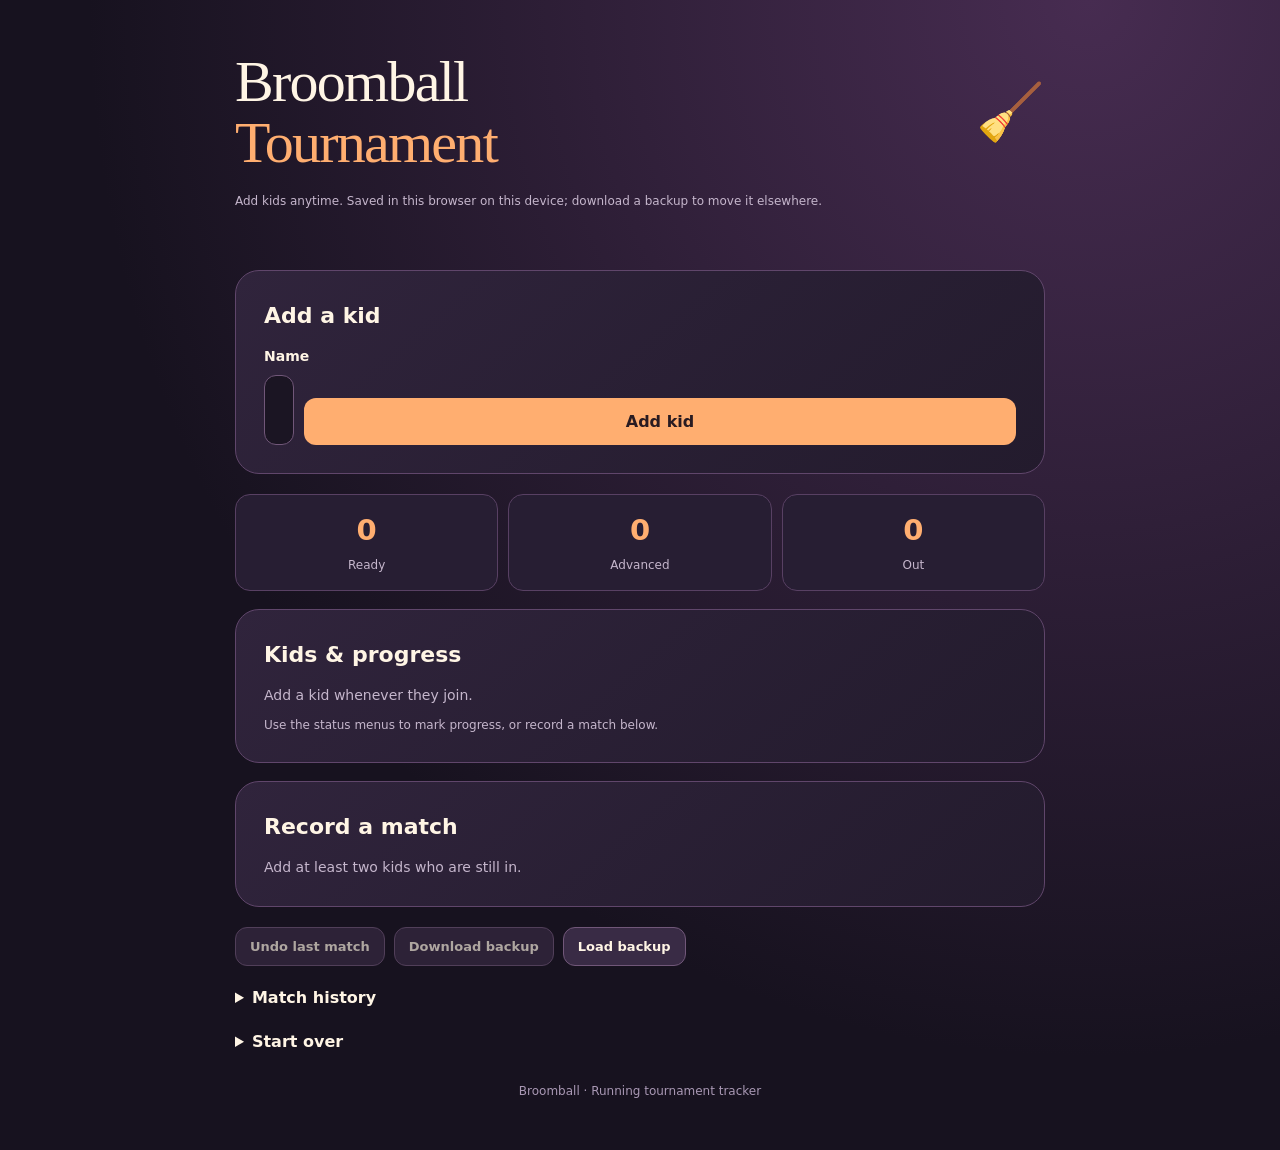
==== broomball.html @ 58dbc0cd "Add running broomball tracker with late entrants, progress, matches, and backups" ====
<!doctype html><html lang="en"><head><meta charset="utf-8"><meta name="viewport" content="width=device-width,initial-scale=1"><meta name="theme-color" content="#20182e"><title>Broomball Tournament</title><meta name="description" content="Add kids as they join and track who advances in your broomball tournament."><meta property="og:title" content="Broomball Tournament"><meta property="og:description" content="Add players anytime and track their progress."><link rel="stylesheet" href="halloween-voting.css"><style>
main{max-width:850px}.head .icon{font-size:55px}.saved{font-size:12px;color:var(--muted);margin:0 0 22px}.card{margin-top:18px}.card h2{font-size:22px;margin:0 0 14px}.add-row{display:flex;gap:10px;margin-top:8px}.add-row input{flex:1}.add-row button{white-space:nowrap}.stats{display:grid;grid-template-columns:repeat(3,1fr);gap:10px;margin-top:20px}.stat{border:1px solid #584063;background:#271e33;border-radius:15px;padding:14px;text-align:center}.stat strong{display:block;font-size:29px;color:var(--accent)}.stat span{font-size:12px;color:var(--muted)}.kid{display:grid;grid-template-columns:1fr 125px;align-items:center;gap:14px;border-top:1px solid #4f3b58;padding:16px 0}.kid-name{font-weight:700;overflow-wrap:anywhere}.kid-meta{font-size:12px;color:var(--muted);margin:4px 0 0}select{width:100%;background:#1b1523;color:var(--ink);border:1px solid #715779;border-radius:11px;padding:12px 9px;font:16px system-ui}select:focus{outline:3px solid var(--accent);outline-offset:3px}.pair{display:grid;grid-template-columns:1fr 1fr;gap:14px}.pair label{font-size:12px;margin-bottom:6px}.win-buttons{display:grid;grid-template-columns:1fr 1fr;gap:12px;margin-top:16px}.win-buttons button{overflow-wrap:anywhere;min-width:0}.toolbar{display:flex;gap:9px;flex-wrap:wrap;margin:20px 0}.secondary{background:#392b45;color:var(--ink);border:1px solid #715779;font-size:13px;padding:11px 14px}.reset{color:#ffd1da;border-color:#a66e82}.note{margin-top:10px}.log{font-size:14px;padding:13px 0;border-top:1px solid #4f3b58;overflow-wrap:anywhere}.log small{color:var(--muted);display:block}.log strong{color:#ffd1a4}details{margin-top:20px}summary{cursor:pointer;font-weight:650}#message{color:#ffd1ac;font-size:14px;min-height:20px}.empty{color:var(--muted);font-size:14px;margin:0}.out .kid-name{color:#c2a7be}#import-file{display:none}[hidden]{display:none!important}@media(max-width:600px){.card{padding:20px}.head h1{font-size:39px}.head .icon{font-size:45px}.add-row button{padding:12px 15px}.kid{grid-template-columns:1fr 115px}.pair{gap:10px}.win-buttons button{font-size:14px;padding:13px 9px}}
</style></head><body><main><div class="head"><h1>Broomball<br><em>Tournament</em></h1><span class="icon" aria-hidden="true">🧹</span></div><p class="saved">Add kids anytime. Saved in this browser on this device; download a backup to move it elsewhere.</p><p id="message" role="status" aria-live="polite"></p><section class="card"><h2>Add a kid</h2><form id="add-form"><label for="kid-name">Name</label><div class="add-row"><input id="kid-name" name="kid" autocomplete="off" maxlength="60" placeholder="Kid’s name" required><button type="submit">Add kid</button></div></form></section><div class="stats" aria-label="Player progress"><div class="stat"><strong id="ready-count">0</strong><span>Ready</span></div><div class="stat"><strong id="advanced-count">0</strong><span>Advanced</span></div><div class="stat"><strong id="out-count">0</strong><span>Out</span></div></div><section class="card"><h2>Kids & progress</h2><div id="roster"><p class="empty">Add a kid whenever they join.</p></div><p class="note">Use the status menus to mark progress, or record a match below.</p></section><section class="card" id="match-card"><h2>Record a match</h2><p class="empty" id="match-hint">Add at least two kids who are still in.</p><div id="match-controls" hidden><div class="pair"><div><label for="player-a">First player</label><select id="player-a"></select></div><div><label for="player-b">Second player</label><select id="player-b"></select></div></div><p class="note">Tap the winner. They advance; the other kid is marked out.</p><div class="win-buttons"><button id="a-wins" type="button"></button><button id="b-wins" type="button"></button></div></div></section><div class="toolbar"><button id="undo" type="button" class="secondary">Undo last match</button><button id="download" type="button" class="secondary">Download backup</button><button id="import" type="button" class="secondary">Load backup</button></div><details><summary>Match history</summary><div id="history"></div></details><details><summary>Start over</summary><p class="note">Download a backup if you want to keep this tournament.</p><button id="restart" type="button" class="secondary reset">Clear this tournament</button></details><input id="import-file" type="file" accept=".json,application/json"><footer>Broomball · Running tournament tracker</footer></main><script src="broomball-core.js"></script><script src="broomball.js"></script></body></html>
---- halloween-voting.css ----
:root{color-scheme:dark;--bg:#17121f;--panel:#261e32;--ink:#fff5e5;--muted:#c5b6cc;--accent:#ffae70}*{box-sizing:border-box}body{margin:0;background:radial-gradient(ellipse at 85% 0,#472c51,transparent 65%),var(--bg);color:var(--ink);font:16px/1.5 system-ui,-apple-system,sans-serif;min-height:100vh}main{max-width:820px;margin:auto;padding:34px 20px 50px}a{color:inherit}h1{font:500 clamp(36px,7vw,58px)/1.05 Georgia,serif;letter-spacing:-.03em;margin:18px 0}h1 em{font-style:normal;color:var(--accent)}.sub,.note{color:var(--muted)}.sub{margin:0 0 25px}.note{font-size:12px;margin:18px 0 0}.back{display:inline-block;color:var(--muted);font-size:14px;text-decoration:none;padding:8px 0}.grid{display:grid;grid-template-columns:1fr 1fr;gap:18px}.card{background:linear-gradient(140deg,#30243c,#231b2d);border:1px solid #60466b;border-radius:24px;padding:28px}.contest{text-decoration:none;display:flex;flex-direction:column;transition:border-color .15s,transform .15s}.contest:hover{border-color:var(--accent);transform:translateY(-2px)}.icon{font-size:64px;line-height:1.3}.contest h2{font:500 30px Georgia,serif;margin:18px 0 12px}.contest p{color:var(--muted);font-size:14px;margin:0 0 24px}.cta,button{border:0;background:var(--accent);color:#291b21;border-radius:12px;padding:14px 18px;font:750 16px system-ui;text-align:center;cursor:pointer}.cta{margin-top:auto}.ballot{max-width:600px}label{font-weight:650;font-size:14px;display:block}input{background:#1b1523;border:1px solid #715779;border-radius:12px;color:var(--ink);font:16px system-ui;padding:13px 14px;width:100%;min-width:0}input:focus,a:focus-visible,button:focus-visible{outline:3px solid var(--accent);outline-offset:3px}#voter{margin:8px 0 23px}.award{display:grid;grid-template-columns:1fr 105px;align-items:center;gap:16px;padding:14px 0;border-top:1px solid #49364f}.award input{text-align:center}.award label{font-size:16px}.award small{display:block;color:var(--muted);font-weight:400;font-size:11px;margin-top:3px}button[type=submit]{width:100%;margin-top:23px}button:disabled{opacity:.65;cursor:wait}#status{font-size:14px;color:#ffd1ac;margin:14px 0 0}#status:empty{display:none}.honey{position:absolute;clip-path:inset(50%);height:1px;width:1px;overflow:hidden}.success{border:1px solid #779d7c;background:#2b3b30;border-radius:16px;padding:22px}.success h2{margin:0 0 10px;font-size:24px}.success a{display:inline-block;margin-top:15px}.head{display:flex;align-items:center;justify-content:space-between;gap:12px}.head .icon{font-size:57px}footer{color:#a998b4;font-size:12px;margin-top:28px;text-align:center}@media(max-width:600px){main{padding:20px 16px 32px}.grid{grid-template-columns:1fr;gap:16px}.card{padding:22px;border-radius:20px}.contest .icon{font-size:49px}.contest h2{margin:12px 0 10px;font-size:28px}h1{font-size:40px}.contest p{margin-bottom:20px}.award{grid-template-columns:1fr 95px}.award label{font-size:15px}.sub{font-size:14px}.head .icon{font-size:48px}}@media(prefers-reduced-motion:reduce){.contest{transition:none}}
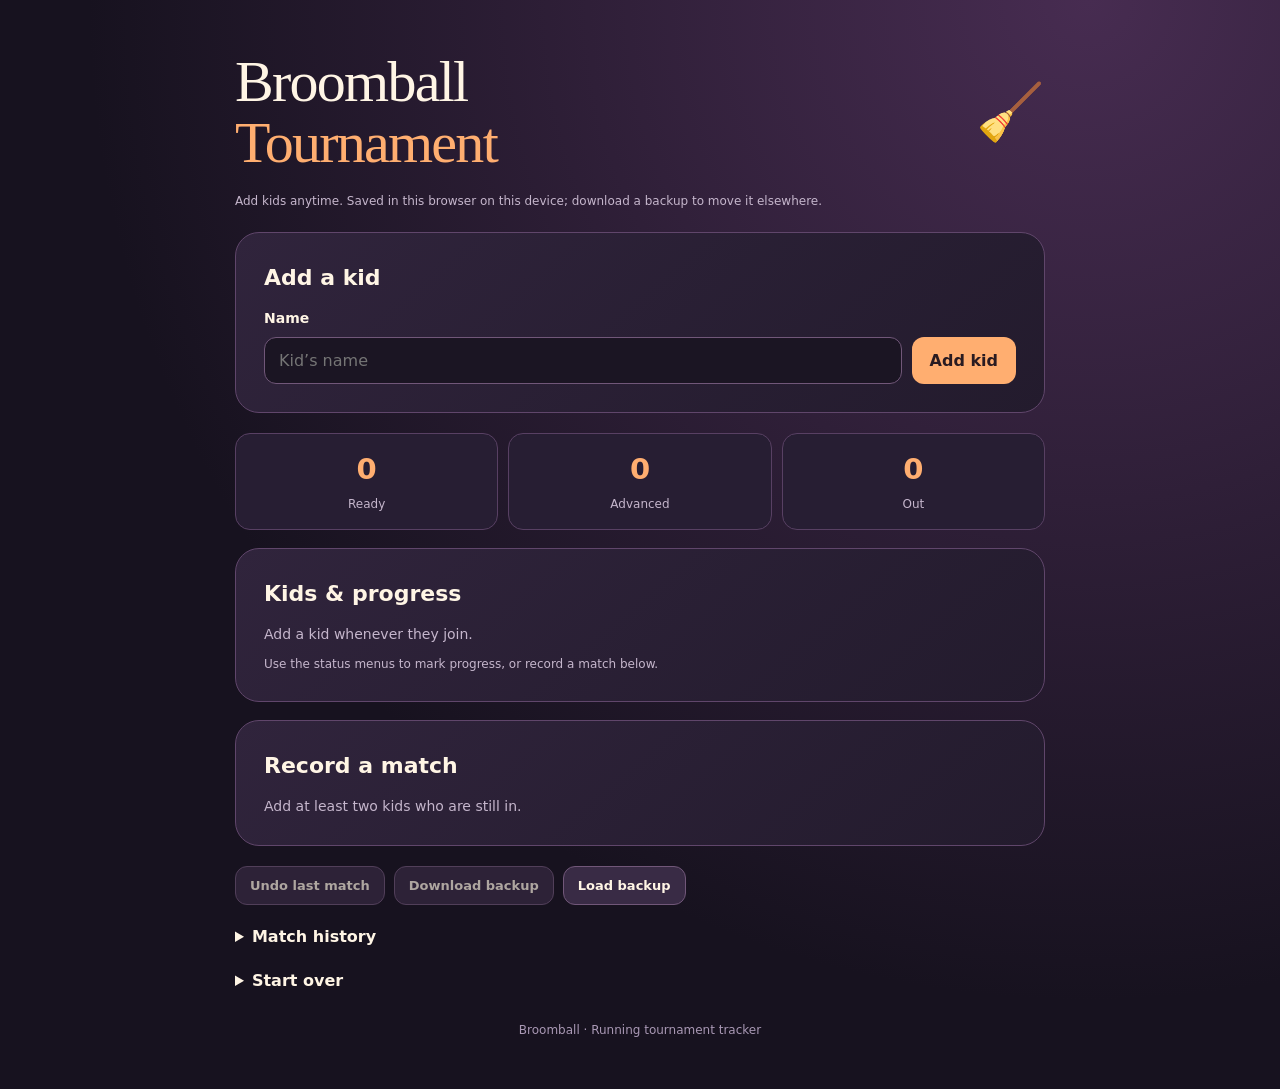
==== commit 7c4fbacd: "Fix phone player-entry field sizing in broomball tracker" ====
--- a/broomball.html
+++ b/broomball.html
@@ -1,3 +1,3 @@
 <!doctype html><html lang="en"><head><meta charset="utf-8"><meta name="viewport" content="width=device-width,initial-scale=1"><meta name="theme-color" content="#20182e"><title>Broomball Tournament</title><meta name="description" content="Add kids as they join and track who advances in your broomball tournament."><meta property="og:title" content="Broomball Tournament"><meta property="og:description" content="Add players anytime and track their progress."><link rel="stylesheet" href="halloween-voting.css"><style>
-main{max-width:850px}.head .icon{font-size:55px}.saved{font-size:12px;color:var(--muted);margin:0 0 22px}.card{margin-top:18px}.card h2{font-size:22px;margin:0 0 14px}.add-row{display:flex;gap:10px;margin-top:8px}.add-row input{flex:1}.add-row button{white-space:nowrap}.stats{display:grid;grid-template-columns:repeat(3,1fr);gap:10px;margin-top:20px}.stat{border:1px solid #584063;background:#271e33;border-radius:15px;padding:14px;text-align:center}.stat strong{display:block;font-size:29px;color:var(--accent)}.stat span{font-size:12px;color:var(--muted)}.kid{display:grid;grid-template-columns:1fr 125px;align-items:center;gap:14px;border-top:1px solid #4f3b58;padding:16px 0}.kid-name{font-weight:700;overflow-wrap:anywhere}.kid-meta{font-size:12px;color:var(--muted);margin:4px 0 0}select{width:100%;background:#1b1523;color:var(--ink);border:1px solid #715779;border-radius:11px;padding:12px 9px;font:16px system-ui}select:focus{outline:3px solid var(--accent);outline-offset:3px}.pair{display:grid;grid-template-columns:1fr 1fr;gap:14px}.pair label{font-size:12px;margin-bottom:6px}.win-buttons{display:grid;grid-template-columns:1fr 1fr;gap:12px;margin-top:16px}.win-buttons button{overflow-wrap:anywhere;min-width:0}.toolbar{display:flex;gap:9px;flex-wrap:wrap;margin:20px 0}.secondary{background:#392b45;color:var(--ink);border:1px solid #715779;font-size:13px;padding:11px 14px}.reset{color:#ffd1da;border-color:#a66e82}.note{margin-top:10px}.log{font-size:14px;padding:13px 0;border-top:1px solid #4f3b58;overflow-wrap:anywhere}.log small{color:var(--muted);display:block}.log strong{color:#ffd1a4}details{margin-top:20px}summary{cursor:pointer;font-weight:650}#message{color:#ffd1ac;font-size:14px;min-height:20px}.empty{color:var(--muted);font-size:14px;margin:0}.out .kid-name{color:#c2a7be}#import-file{display:none}[hidden]{display:none!important}@media(max-width:600px){.card{padding:20px}.head h1{font-size:39px}.head .icon{font-size:45px}.add-row button{padding:12px 15px}.kid{grid-template-columns:1fr 115px}.pair{gap:10px}.win-buttons button{font-size:14px;padding:13px 9px}}
+main{max-width:850px}.head .icon{font-size:55px}.saved{font-size:12px;color:var(--muted);margin:0 0 22px}.card{margin-top:18px}.card h2{font-size:22px;margin:0 0 14px}.add-row{display:flex;gap:10px;margin-top:8px}.add-row input{flex:1;width:0;min-width:0}.add-row button{white-space:nowrap;width:auto;flex:0 0 auto;margin-top:0}.stats{display:grid;grid-template-columns:repeat(3,1fr);gap:10px;margin-top:20px}.stat{border:1px solid #584063;background:#271e33;border-radius:15px;padding:14px;text-align:center}.stat strong{display:block;font-size:29px;color:var(--accent)}.stat span{font-size:12px;color:var(--muted)}.kid{display:grid;grid-template-columns:1fr 125px;align-items:center;gap:14px;border-top:1px solid #4f3b58;padding:16px 0}.kid-name{font-weight:700;overflow-wrap:anywhere}.kid-meta{font-size:12px;color:var(--muted);margin:4px 0 0}select{width:100%;background:#1b1523;color:var(--ink);border:1px solid #715779;border-radius:11px;padding:12px 9px;font:16px system-ui}select:focus{outline:3px solid var(--accent);outline-offset:3px}.pair{display:grid;grid-template-columns:1fr 1fr;gap:14px}.pair label{font-size:12px;margin-bottom:6px}.win-buttons{display:grid;grid-template-columns:1fr 1fr;gap:12px;margin-top:16px}.win-buttons button{overflow-wrap:anywhere;min-width:0}.toolbar{display:flex;gap:9px;flex-wrap:wrap;margin:20px 0}.secondary{background:#392b45;color:var(--ink);border:1px solid #715779;font-size:13px;padding:11px 14px}.reset{color:#ffd1da;border-color:#a66e82}.note{margin-top:10px}.log{font-size:14px;padding:13px 0;border-top:1px solid #4f3b58;overflow-wrap:anywhere}.log small{color:var(--muted);display:block}.log strong{color:#ffd1a4}details{margin-top:20px}summary{cursor:pointer;font-weight:650}#message{color:#ffd1ac;font-size:14px;min-height:20px}#message:empty{display:none}.empty{color:var(--muted);font-size:14px;margin:0}.out .kid-name{color:#c2a7be}#import-file{display:none}[hidden]{display:none!important}@media(max-width:600px){.card{padding:20px}.head h1{font-size:39px}.head .icon{font-size:45px}.add-row button{padding:12px 15px}.kid{grid-template-columns:1fr 115px}.pair{gap:10px}.win-buttons button{font-size:14px;padding:13px 9px}}
 </style></head><body><main><div class="head"><h1>Broomball<br><em>Tournament</em></h1><span class="icon" aria-hidden="true">🧹</span></div><p class="saved">Add kids anytime. Saved in this browser on this device; download a backup to move it elsewhere.</p><p id="message" role="status" aria-live="polite"></p><section class="card"><h2>Add a kid</h2><form id="add-form"><label for="kid-name">Name</label><div class="add-row"><input id="kid-name" name="kid" autocomplete="off" maxlength="60" placeholder="Kid’s name" required><button type="submit">Add kid</button></div></form></section><div class="stats" aria-label="Player progress"><div class="stat"><strong id="ready-count">0</strong><span>Ready</span></div><div class="stat"><strong id="advanced-count">0</strong><span>Advanced</span></div><div class="stat"><strong id="out-count">0</strong><span>Out</span></div></div><section class="card"><h2>Kids & progress</h2><div id="roster"><p class="empty">Add a kid whenever they join.</p></div><p class="note">Use the status menus to mark progress, or record a match below.</p></section><section class="card" id="match-card"><h2>Record a match</h2><p class="empty" id="match-hint">Add at least two kids who are still in.</p><div id="match-controls" hidden><div class="pair"><div><label for="player-a">First player</label><select id="player-a"></select></div><div><label for="player-b">Second player</label><select id="player-b"></select></div></div><p class="note">Tap the winner. They advance; the other kid is marked out.</p><div class="win-buttons"><button id="a-wins" type="button"></button><button id="b-wins" type="button"></button></div></div></section><div class="toolbar"><button id="undo" type="button" class="secondary">Undo last match</button><button id="download" type="button" class="secondary">Download backup</button><button id="import" type="button" class="secondary">Load backup</button></div><details><summary>Match history</summary><div id="history"></div></details><details><summary>Start over</summary><p class="note">Download a backup if you want to keep this tournament.</p><button id="restart" type="button" class="secondary reset">Clear this tournament</button></details><input id="import-file" type="file" accept=".json,application/json"><footer>Broomball · Running tournament tracker</footer></main><script src="broomball-core.js"></script><script src="broomball.js"></script></body></html>
